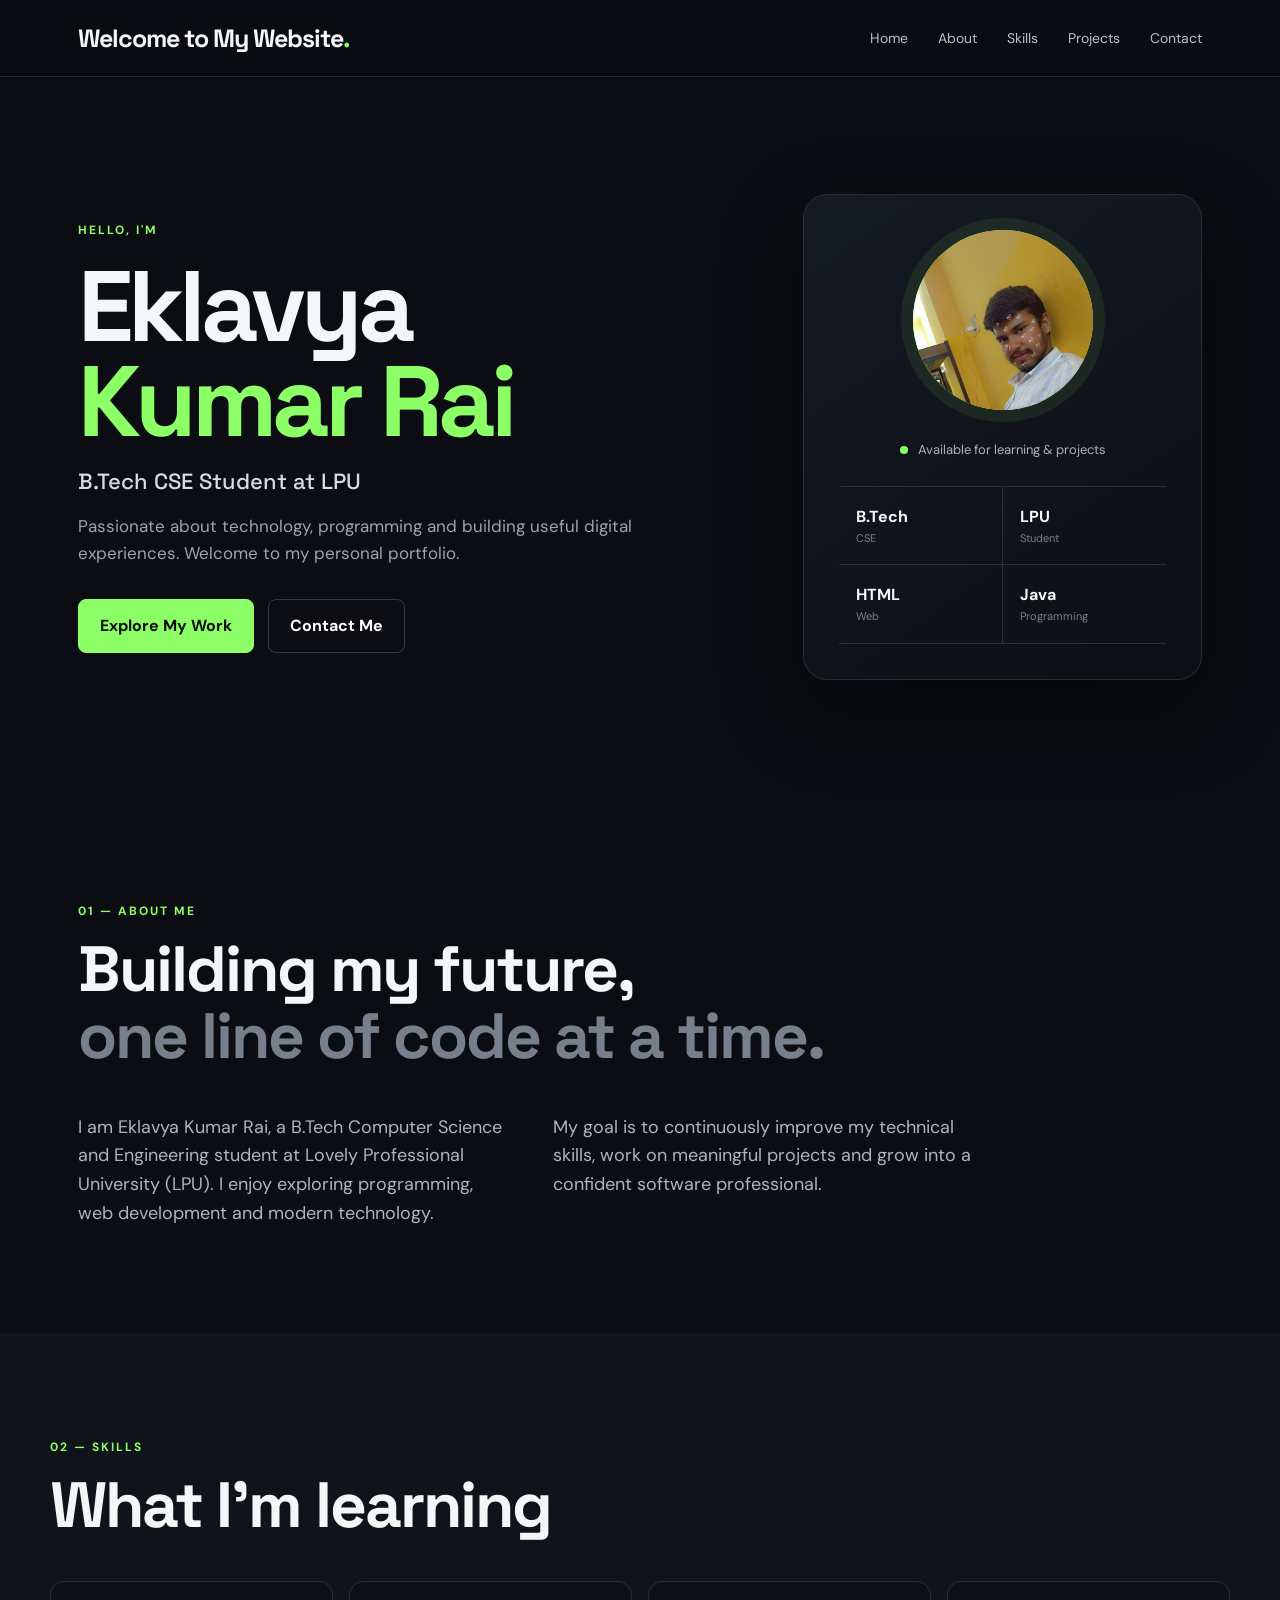
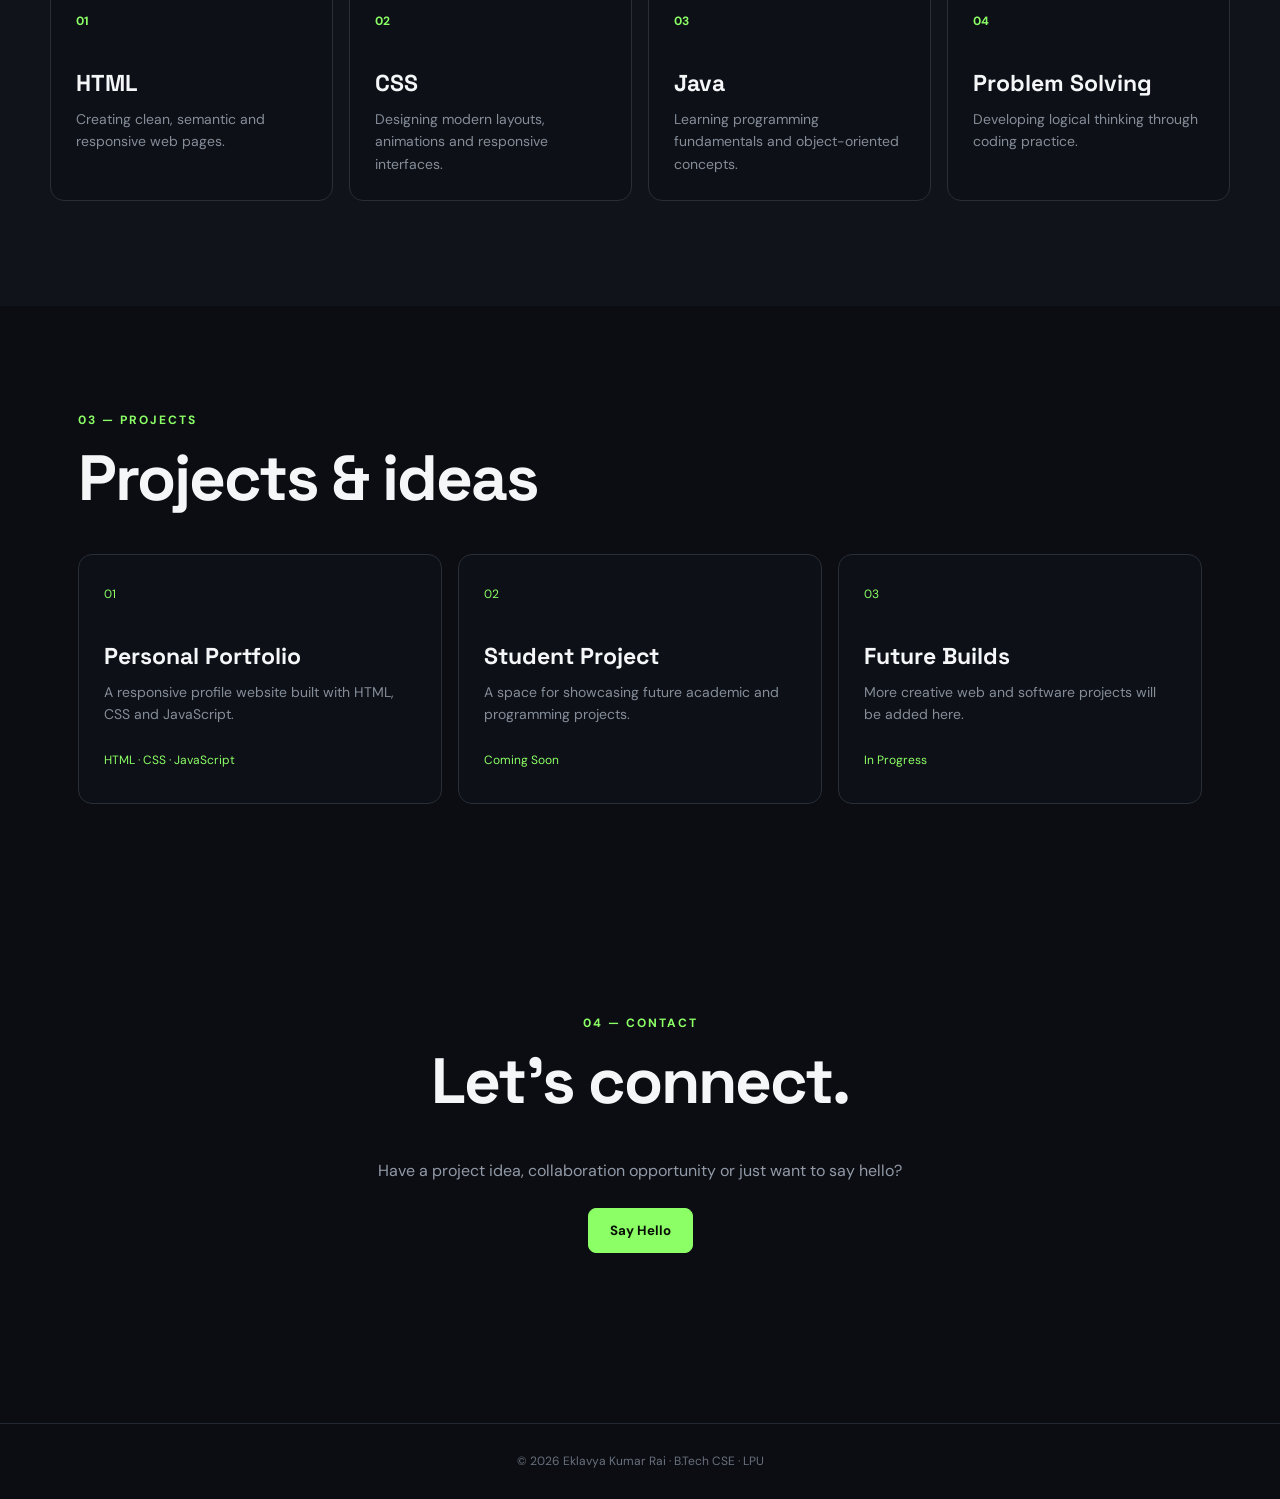
==== index.html @ 933ac573 "Update index styles" ====
<!DOCTYPE html>
<html lang="en">
<head>
  <meta charset="UTF-8">
  <meta name="viewport" content="width=device-width, initial-scale=1.0">
  <title> My Profile</title>
  <link rel="stylesheet" href="style.css">
</head>
<body>
  <header>
    <nav class="navbar">
      <a class="logo" href="#home">Welcome to My Website<span>.</span></a>
      <button class="menu-btn" id="menuBtn">☰</button>
      <ul class="nav-links" id="navLinks">
        <li><a href="#home">Home</a></li>
        <li><a href="#about">About</a></li>
        <li><a href="#skills">Skills</a></li>
        <li><a href="#projects">Projects</a></li>
        <li><a href="#contact">Contact</a></li>
      </ul>
    </nav>
  </header>

  <main>
    <section id="home" class="hero">
      <div class="hero-text">
        <p class="eyebrow">HELLO, I'M</p>
        <h1>Eklavya<br><span>Kumar Rai</span></h1>
        <h2>B.Tech CSE Student at LPU</h2>
        <p class="intro">Passionate about technology, programming and building useful digital experiences. Welcome to my personal portfolio.</p>
        <div class="buttons">
          <a class="btn primary" href="#projects">Explore My Work</a>
          <a class="btn secondary" href="#contact">Contact Me</a>
        </div>
      </div>
      <div class="hero-card">
        <div class="avatar">
  <img src="try.jpg" alt="Eklavya Kumar Rai">
</div>
        <div class="status"><span></span> Available for learning & projects</div>
        <div class="mini-grid">
          <div><strong>B.Tech</strong><small>CSE</small></div>
          <div><strong>LPU</strong><small>Student</small></div>
          <div><strong>HTML</strong><small>Web</small></div>
          <div><strong>Java</strong><small>Programming</small></div>
        </div>
      </div>
    </section>

    <section id="about" class="section">
      <p class="section-tag">01 — ABOUT ME</p>
      <h2>Building my future,<br><span>one line of code at a time.</span></h2>
      <div class="about-grid">
        <p>I am Eklavya Kumar Rai, a B.Tech Computer Science and Engineering student at Lovely Professional University (LPU). I enjoy exploring programming, web development and modern technology.</p>
        <p>My goal is to continuously improve my technical skills, work on meaningful projects and grow into a confident software professional.</p>
      </div>
    </section>

    <section id="skills" class="section alt">
      <p class="section-tag">02 — SKILLS</p>
      <h2>What I'm learning</h2>
      <div class="skills-grid">
        <article><b>01</b><h3>HTML</h3><p>Creating clean, semantic and responsive web pages.</p></article>
        <article><b>02</b><h3>CSS</h3><p>Designing modern layouts, animations and responsive interfaces.</p></article>
        <article><b>03</b><h3>Java</h3><p>Learning programming fundamentals and object-oriented concepts.</p></article>
        <article><b>04</b><h3>Problem Solving</h3><p>Developing logical thinking through coding practice.</p></article>
      </div>
    </section>

    <section id="projects" class="section">
      <p class="section-tag">03 — PROJECTS</p>
      <h2>Projects & ideas</h2>
      <div class="projects-grid">
        <article class="project"><span>01</span><h3>Personal Portfolio</h3><p>A responsive profile website built with HTML, CSS and JavaScript.</p><em>HTML · CSS · JavaScript</em></article>
        <article class="project"><span>02</span><h3>Student Project</h3><p>A space for showcasing future academic and programming projects.</p><em>Coming Soon</em></article>
        <article class="project"><span>03</span><h3>Future Builds</h3><p>More creative web and software projects will be added here.</p><em>In Progress</em></article>
      </div>
    </section>

    <section id="contact" class="section contact">
      <p class="section-tag">04 — CONTACT</p>
      <h2>Let's connect.</h2>
      <p>Have a project idea, collaboration opportunity or just want to say hello?</p>
      <button class="btn primary" id="helloBtn">Say Hello</button>
      <p id="message" class="message"></p>
    </section>
  </main>

  <footer>
    <p>© <span id="year"></span> Eklavya Kumar Rai · B.Tech CSE · LPU</p>
  </footer>

  <script src="script.js"></script>
</body>
</html>
---- style.css ----
@import url('https://fonts.googleapis.com/css2?family=DM+Sans:wght@400;500;700&family=Space+Grotesk:wght@500;700&display=swap');

*{box-sizing:border-box;margin:0;padding:0}
html{scroll-behavior:smooth}
body{font-family:'DM Sans',sans-serif;background:#0b0d12;color:#f4f6f8;line-height:1.6}
a{text-decoration:none;color:inherit}
.navbar{max-width:1180px;margin:auto;padding:22px 28px;display:flex;align-items:center;justify-content:space-between}
header{position:sticky;top:0;z-index:10;background:rgba(11,13,18,.82);backdrop-filter:blur(15px);border-bottom:1px solid #222731}
.logo{font:700 25px 'Space Grotesk';letter-spacing:-1px}.logo span{color:#8cff66}
.nav-links{display:flex;gap:30px;list-style:none;font-size:14px;color:#b9bec8}.nav-links a:hover{color:#8cff66}
.menu-btn{display:none;background:none;border:0;color:white;font-size:25px}
.hero{max-width:1180px;margin:auto;min-height:720px;padding:100px 28px;display:grid;grid-template-columns:1.25fr .75fr;align-items:center;gap:60px}
.eyebrow,.section-tag{color:#8cff66;font-size:12px;font-weight:700;letter-spacing:2px}
.hero h1{font:700 clamp(55px,8vw,100px)/.95 'Space Grotesk';letter-spacing:-5px;margin:18px 0}
.hero h1 span{color:#8cff66}
.hero h2{font:500 22px 'Space Grotesk';color:#d8dce2;margin-bottom:18px}
.intro{max-width:590px;color:#9da4af;font-size:17px}
.buttons{display:flex;gap:14px;margin-top:32px}
.btn{display:inline-block;padding:13px 21px;border-radius:8px;font-weight:700;border:1px solid #343943;cursor:pointer;font-family:inherit}
.primary{background:#8cff66;color:#081006;border-color:#8cff66}.primary:hover{filter:brightness(.92)}
.secondary{color:white}.secondary:hover{border-color:#8cff66;color:#8cff66}
.hero-card{border:1px solid #2a2e37;border-radius:24px;padding:35px;background:linear-gradient(145deg,#151922,#0d0f14);box-shadow:0 30px 80px #0006}
.avatar{width:150px;height:150px;border-radius:50%;display:grid;place-items:center;margin:auto;background:#8cff66;color:#0b0d12;font:700 42px 'Space Grotesk';box-shadow:0 0 0 12px #8cff6615}
.status{margin:30px 0 25px;text-align:center;color:#aab1bb;font-size:13px}.status span{display:inline-block;width:8px;height:8px;background:#8cff66;border-radius:50%;margin-right:7px}
.mini-grid{display:grid;grid-template-columns:1fr 1fr;border-top:1px solid #292e37}
.mini-grid div{padding:17px;border-bottom:1px solid #292e37}.mini-grid div:nth-child(odd){border-right:1px solid #292e37}
.mini-grid strong,.mini-grid small{display:block}.mini-grid small{color:#777f8c;font-size:11px}
.section{max-width:1180px;margin:auto;padding:105px 28px}.alt{max-width:none;padding-left:max(28px,calc((100% - 1180px)/2));padding-right:max(28px,calc((100% - 1180px)/2));background:#10131a}
.section h2{font:700 clamp(38px,5vw,64px)/1.05 'Space Grotesk';letter-spacing:-2px;margin:15px 0 42px}.section h2 span{color:#777f8c}
.about-grid{display:grid;grid-template-columns:1fr 1fr;gap:50px;color:#aeb5bf;font-size:18px;max-width:900px}
.skills-grid,.projects-grid{display:grid;grid-template-columns:repeat(4,1fr);gap:16px}
.skills-grid article,.project{border:1px solid #292e37;border-radius:14px;padding:25px;background:#0d1016}.skills-grid b,.project span{color:#8cff66;font-size:12px}.skills-grid h3,.project h3{font:700 23px 'Space Grotesk';margin:35px 0 10px}.skills-grid p,.project p{color:#858d99;font-size:14px}.projects-grid{grid-template-columns:repeat(3,1fr)}.project{min-height:250px}.project em{display:inline-block;margin-top:25px;color:#8cff66;font-style:normal;font-size:12px}
.contact{text-align:center}.contact>p:not(.section-tag){color:#929aa7;margin-bottom:25px}.message{color:#8cff66!important;min-height:25px;margin-top:15px}
footer{border-top:1px solid #222731;text-align:center;padding:28px;color:#69717e;font-size:12px}
@media(max-width:800px){.menu-btn{display:block}.nav-links{display:none;position:absolute;top:70px;left:0;right:0;background:#0b0d12;padding:20px 28px;flex-direction:column;gap:15px}.nav-links.show{display:flex}.hero{grid-template-columns:1fr;padding-top:70px}.hero-card{max-width:500px}.skills-grid{grid-template-columns:1fr 1fr}.projects-grid{grid-template-columns:1fr}.about-grid{grid-template-columns:1fr;gap:20px}}
@media(max-width:500px){.hero h1{letter-spacing:-3px}.buttons{flex-direction:column}.skills-grid{grid-template-columns:1fr}.section{padding-top:75px;padding-bottom:75px}}
.avatar {
  width: 180px;
  height: 180px;
  border-radius: 50%;
  overflow: hidden;
  margin: 0 auto 20px;
}

.avatar img {
  width: 100%;
  height: 100%;
  object-fit: cover;
  display: block;
}
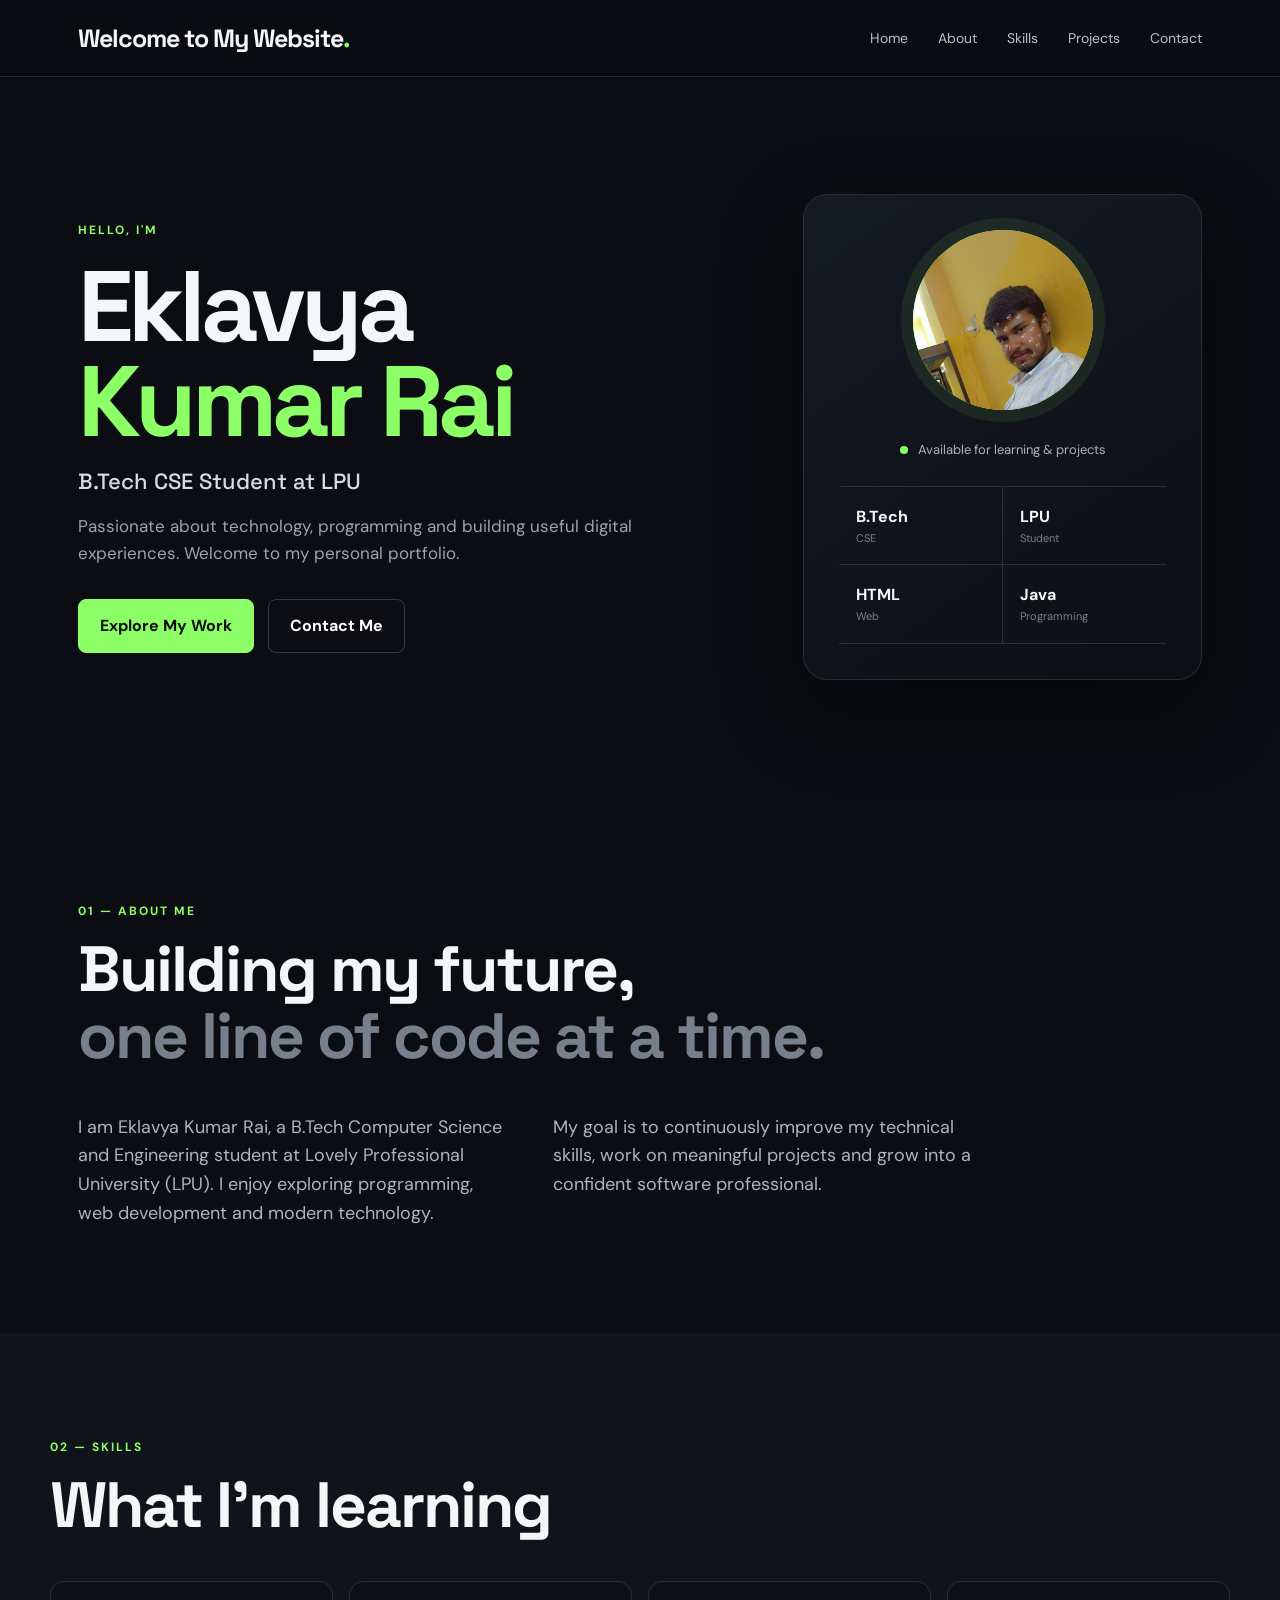
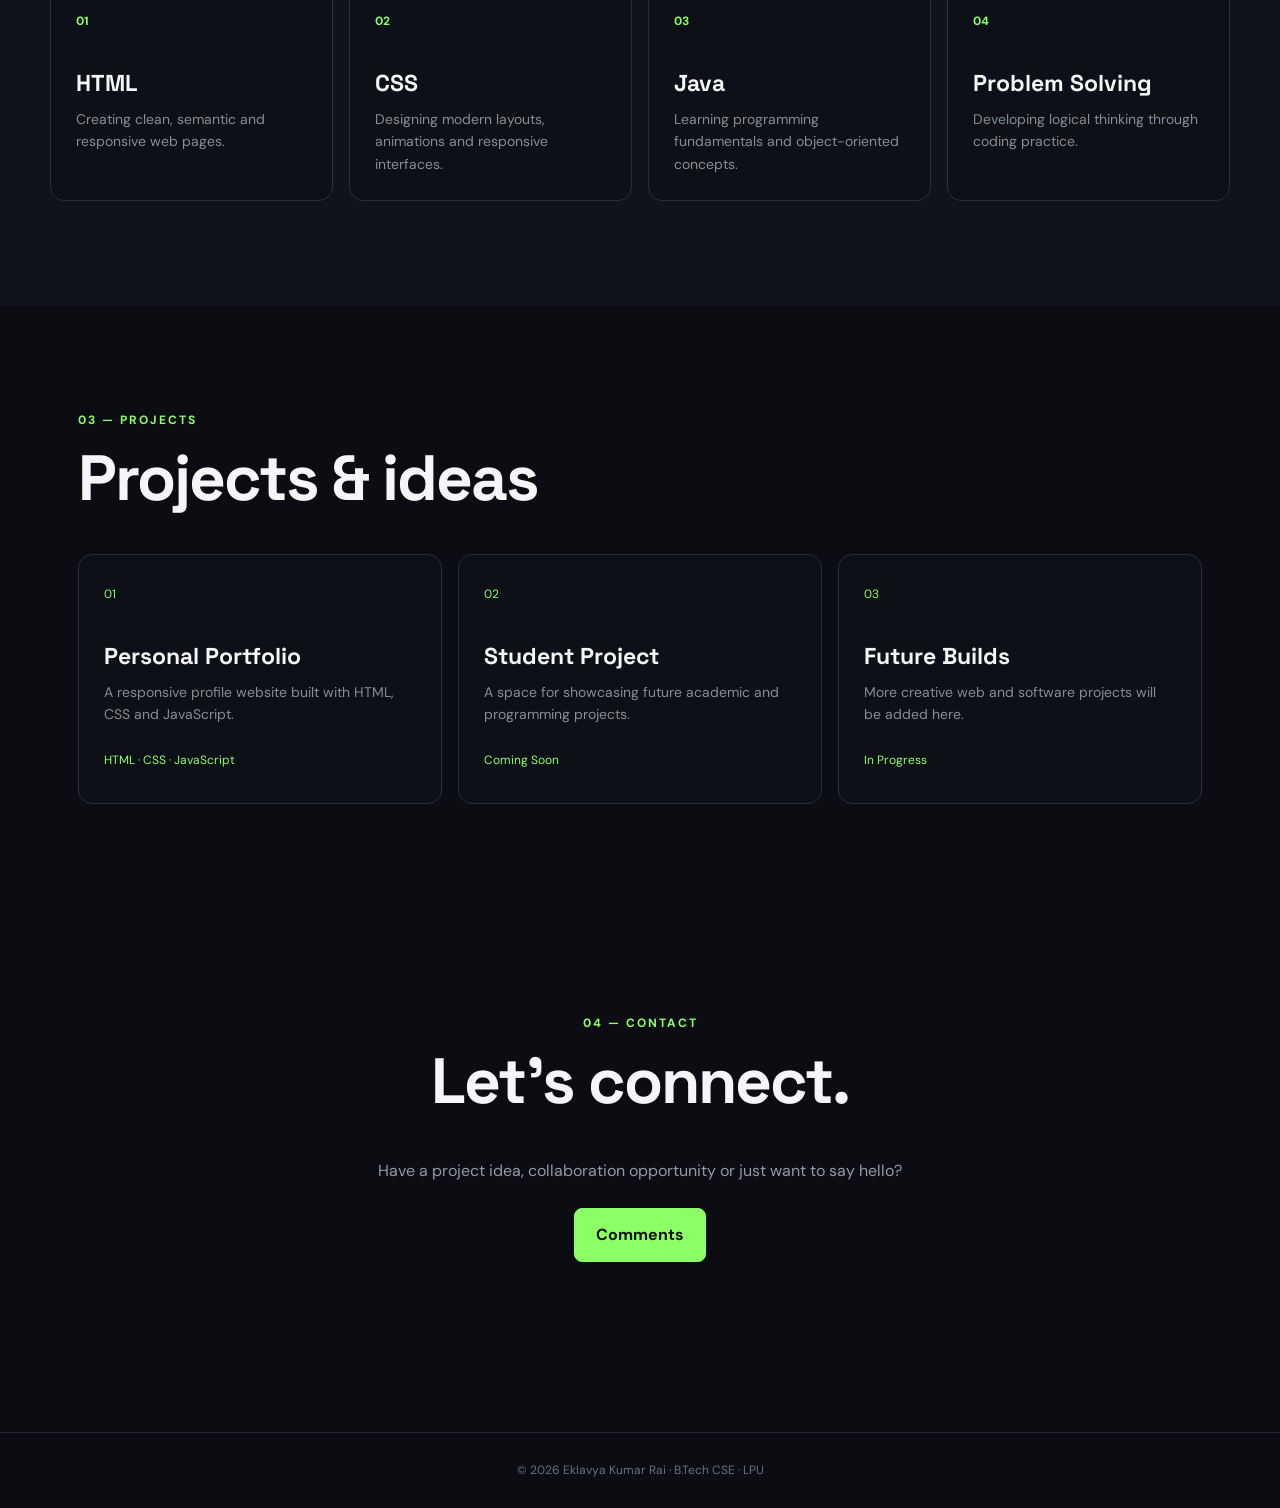
==== commit c1d1881f: "Update index and comment styles" ====
--- a/index.html
+++ b/index.html
@@ -13,7 +13,7 @@
       <button class="menu-btn" id="menuBtn">☰</button>
       <ul class="nav-links" id="navLinks">
         <li><a href="#home">Home</a></li>
-        <li><a href="#about">About</a></li>
+        <li><a href="about/about.html">About</a></li>
         <li><a href="#skills">Skills</a></li>
         <li><a href="#projects">Projects</a></li>
         <li><a href="#contact">Contact</a></li>
@@ -30,7 +30,7 @@
         <p class="intro">Passionate about technology, programming and building useful digital experiences. Welcome to my personal portfolio.</p>
         <div class="buttons">
           <a class="btn primary" href="#projects">Explore My Work</a>
-          <a class="btn secondary" href="#contact">Contact Me</a>
+          <a class="btn secondary" href="contact/contact.html">Contact Me</a>
         </div>
       </div>
       <div class="hero-card">
@@ -81,8 +81,7 @@
       <p class="section-tag">04 — CONTACT</p>
       <h2>Let's connect.</h2>
       <p>Have a project idea, collaboration opportunity or just want to say hello?</p>
-      <button class="btn primary" id="helloBtn">Say Hello</button>
-      <p id="message" class="message"></p>
+<a href="comment.html" target="_blank" rel="noopener noreferrer" class="btn primary" id="commentBtn">Comments</a>      <p id="message" class="message"></p>
     </section>
   </main>
 
